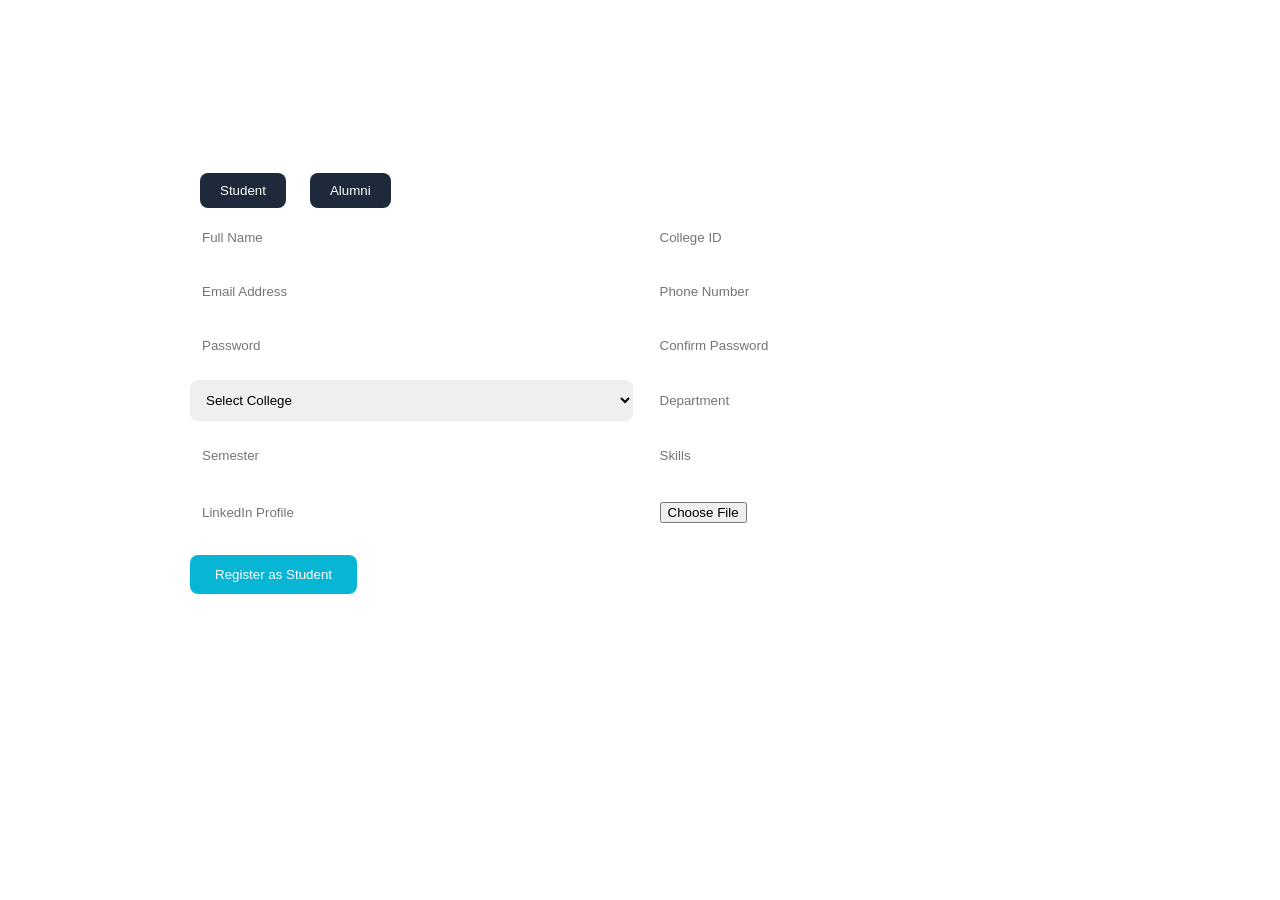
==== register.html @ b2fad658 "Create register.html" ====
<!DOCTYPE html>
<html lang="en">

<head>
<meta charset="UTF-8">
<meta name="viewport" content="width=device-width, initial-scale=1.0">

<title>Register | GBPUAT Connect</title>

<link rel="stylesheet" href="style.css">

<style>
/* FIXED FORM TOGGLE */

.main-student-form,
.main-alumni-form{
    display:none;
}

.main-student-form.active-form{
    display:block;
}

.main-alumni-form.active-form{
    display:block;
}

/* BUTTON ACTIVE STATE */
.role-buttons button{
    padding:10px 20px;
    margin:10px;
    cursor:pointer;
    border:none;
    border-radius:8px;
    background:#1e293b;
    color:white;
}

.role-buttons button:hover{
    background:#06b6d4;
}

/* FORM UI */
.register-container{
    max-width:900px;
    margin:auto;
    padding:40px;
    color:white;
}

.register-top{
    text-align:center;
    margin-bottom:30px;
}

.form-grid{
    display:grid;
    grid-template-columns:repeat(2,1fr);
    gap:15px;
}

.form-grid input,
.form-grid select{
    padding:12px;
    border-radius:8px;
    border:none;
    outline:none;
}

.submit-btn{
    margin-top:20px;
    padding:12px 25px;
    background:#06b6d4;
    border:none;
    color:white;
    border-radius:8px;
    cursor:pointer;
}
</style>

</head>

<body>

<section class="register-page">

<div class="register-container">

    <div class="register-top">
        <h1>Create Your Account</h1>
        <p>Join GBPUAT Alumni Network</p>
    </div>

    <div class="role-buttons">
        <button id="studentBtn" type="button">Student</button>
        <button id="alumniBtn" type="button">Alumni</button>
    </div>

    <!-- STUDENT FORM -->
    <form class="main-student-form active-form">

        <div class="form-grid">

            <input type="text" placeholder="Full Name">
            <input type="text" placeholder="College ID">
            <input type="email" placeholder="Email Address">
            <input type="text" placeholder="Phone Number">
            <input type="password" placeholder="Password">
            <input type="password" placeholder="Confirm Password">

            <select>
                <option>Select College</option>
                <option>College of Technology</option>
                <option>College of Agriculture</option>
                <option>College of Veterinary Science</option>
                <option>College of Forestry</option>
                <option>College of Basic Sciences</option>
                <option>College of Home Science</option>
            </select>

            <input type="text" placeholder="Department">
            <input type="text" placeholder="Semester">
            <input type="text" placeholder="Skills">
            <input type="text" placeholder="LinkedIn Profile">
            <input type="file">

        </div>

        <button type="submit" class="submit-btn">
            Register as Student
        </button>

    </form>

    <!-- ALUMNI FORM -->
    <form class="main-alumni-form">

        <div class="form-grid">

            <input type="text" placeholder="Full Name">
            <input type="text" placeholder="Passing Year">
            <input type="email" placeholder="Email Address">
            <input type="text" placeholder="Phone Number">
            <input type="password" placeholder="Password">
            <input type="password" placeholder="Confirm Password">

            <select>
                <option>Select College</option>
                <option>College of Technology</option>
                <option>College of Agriculture</option>
                <option>College of Veterinary Science</option>
                <option>College of Forestry</option>
                <option>College of Basic Sciences</option>
                <option>College of Home Science</option>
            </select>

            <input type="text" placeholder="Department">
            <input type="text" placeholder="Company Name">
            <input type="text" placeholder="Current Position">
            <input type="text" placeholder="Domain">
            <input type="text" placeholder="LinkedIn Profile">
            <input type="file">

        </div>

        <button type="submit" class="submit-btn">
            Register as Alumni
        </button>

    </form>

</div>

</section>

<script src="script.js"></script>

</body>
</html>
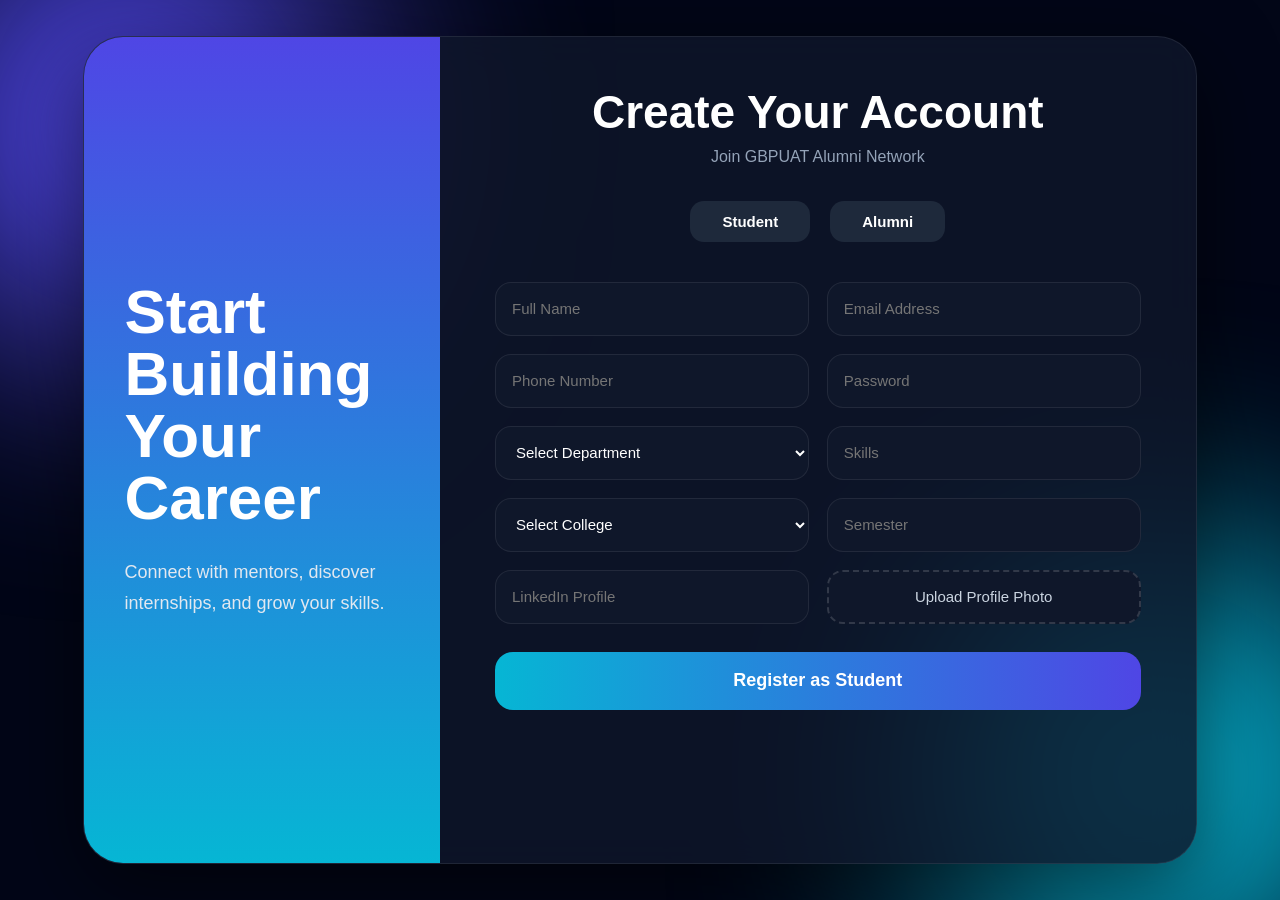
==== commit 2a4ee596: "Update register.html" ====
--- a/register.html
+++ b/register.html
@@ -10,165 +10,488 @@
 <link rel="stylesheet" href="style.css">
 
 <style>
-/* FIXED FORM TOGGLE */
+
+body{
+    
+    margin:0;
+    padding:35px;
+
+    font-family:'Poppins',sans-serif;
+
+    background:#020617;
+
+    color:white;
+
+    min-height:100vh;
+
+    display:flex;
+
+    justify-content:center;
+
+    align-items:center;
+
+    overflow-y:auto;
+
+    overflow-x:hidden;
+}
+
+/* MAIN CONTAINER */
+
+.register-container{
+    width:92%;
+    max-width:1450px;
+    min-height:92vh;
+
+    display:flex;
+
+    background:
+        rgba(15,23,42,0.82);
+
+    backdrop-filter:blur(18px);
+
+    border-radius:40px;
+
+    overflow:hidden;
+
+    border:1px solid rgba(255,255,255,0.08);
+
+    box-shadow:
+        0 25px 80px rgba(0,0,0,0.55);
+
+    margin:auto;
+}
+
+/* LEFT SIDE */
+
+.register-left{
+    width:32%;
+
+    padding:70px 40px;
+
+    background:
+        linear-gradient(
+            180deg,
+            #4f46e5,
+            #06b6d4
+        );
+
+    display:flex;
+    flex-direction:column;
+    justify-content:center;
+}
+
+.register-left h1{
+    font-size:62px;
+    line-height:1;
+    margin-bottom:28px;
+    font-weight:800;
+}
+
+.register-left p{
+    font-size:18px;
+    line-height:1.7;
+    color:#e2e8f0;
+}
+
+/* RIGHT SIDE */
+
+.register-right{
+    width:68%;
+
+    padding:50px 55px;
+}
+
+.register-top{
+    text-align:center;
+    margin-bottom:35px;
+}
+
+.register-top h1{
+    font-size:46px;
+    line-height:1.1;
+    margin-bottom:10px;
+}
+
+.register-top p{
+    color:#94a3b8;
+    font-size:16px;
+}
+
+/* ROLE BUTTONS */
+
+.role-buttons{
+    display:flex;
+    justify-content:center;
+    gap:20px;
+    margin-bottom:40px;
+}
+
+.role-buttons button{
+    padding:12px 32px;
+
+    border:none;
+
+    border-radius:14px;
+
+    background:#1e293b;
+
+    color:white;
+
+    font-size:15px;
+
+    font-weight:600;
+
+    transition:0.3s ease;
+}
+
+.role-buttons button:hover{
+    transform:translateY(-4px);
+}
+
+.active-role{
+    background:
+        linear-gradient(
+            to right,
+            #06b6d4,
+            #4f46e5
+        ) !important;
+}
+
+/* FORM */
+
+.form-grid{
+    display:grid;
+
+    grid-template-columns:repeat(2,1fr);
+
+    gap:18px;
+}
+
+.form-grid input,
+.form-grid select{
+
+    width:100%;
+
+    height:54px;
+
+    padding:0 16px;
+
+    border-radius:16px;
+
+    border:1px solid rgba(255,255,255,0.08);
+
+    background:#0f172a;
+
+    color:white;
+
+    font-size:15px;
+
+    outline:none;
+
+    transition:0.3s ease;
+}
+
+.form-grid input:focus,
+.form-grid select:focus{
+
+    border-color:#06b6d4;
+
+    box-shadow:
+        0 0 20px rgba(6,182,212,0.25);
+}
+
+/* UPLOAD */
+
+.upload-box{
+    height:54px;
+
+    display:flex;
+    justify-content:center;
+    align-items:center;
+
+    border-radius:16px;
+
+    border:2px dashed rgba(255,255,255,0.15);
+
+    background:#0f172a;
+
+    cursor:pointer;
+
+    transition:0.3s ease;
+
+    font-size:15px;
+}
+
+.upload-box:hover{
+    border-color:#06b6d4;
+}
+
+/* BUTTON */
+
+.submit-btn{
+    width:100%;
+
+    height:58px;
+
+    margin-top:28px;
+
+    border:none;
+
+    border-radius:18px;
+
+    background:
+        linear-gradient(
+            to right,
+            #06b6d4,
+            #4f46e5
+        );
+
+    color:white;
+
+    font-size:18px;
+
+    font-weight:700;
+
+    cursor:pointer;
+
+    transition:0.3s ease;
+}
+
+.submit-btn:hover{
+    transform:translateY(-5px);
+}
+
+/* FORM SWITCH */
 
 .main-student-form,
 .main-alumni-form{
     display:none;
 }
 
-.main-student-form.active-form{
+.active-form{
     display:block;
 }
 
-.main-alumni-form.active-form{
-    display:block;
-}
-
-/* BUTTON ACTIVE STATE */
-.role-buttons button{
-    padding:10px 20px;
-    margin:10px;
-    cursor:pointer;
-    border:none;
-    border-radius:8px;
-    background:#1e293b;
-    color:white;
-}
-
-.role-buttons button:hover{
-    background:#06b6d4;
-}
-
-/* FORM UI */
-.register-container{
-    max-width:900px;
-    margin:auto;
-    padding:40px;
-    color:white;
-}
-
-.register-top{
-    text-align:center;
-    margin-bottom:30px;
-}
-
-.form-grid{
-    display:grid;
-    grid-template-columns:repeat(2,1fr);
-    gap:15px;
-}
-
-.form-grid input,
-.form-grid select{
-    padding:12px;
-    border-radius:8px;
-    border:none;
-    outline:none;
-}
-
-.submit-btn{
-    margin-top:20px;
-    padding:12px 25px;
-    background:#06b6d4;
-    border:none;
-    color:white;
-    border-radius:8px;
-    cursor:pointer;
-}
+/* MOBILE */
+
+@media(max-width:1100px){
+
+    .register-container{
+        flex-direction:column;
+    }
+
+    .register-left,
+    .register-right{
+        width:100%;
+    }
+
+    .register-left{
+        padding:50px 30px;
+    }
+
+    .register-left h1{
+        font-size:50px;
+    }
+
+    .register-right{
+        padding:40px 25px;
+    }
+
+    .form-grid{
+        grid-template-columns:1fr;
+    }
+}
+
 </style>
 
 </head>
 
 <body>
 
+<div class="theme-transition"></div>
+
 <section class="register-page">
 
 <div class="register-container">
 
-    <div class="register-top">
-        <h1>Create Your Account</h1>
-        <p>Join GBPUAT Alumni Network</p>
+    <!-- LEFT SIDE -->
+
+    <div class="register-left">
+
+            <h1 id="leftTitle">
+                Start Building <br> Your Career
+            </h1>
+
+            <p id="leftText">
+                Connect with mentors,
+                discover internships,
+                and grow your skills.
+            </p>
+
     </div>
 
-    <div class="role-buttons">
-        <button id="studentBtn" type="button">Student</button>
-        <button id="alumniBtn" type="button">Alumni</button>
+    <!-- RIGHT SIDE -->
+
+    <div class="register-right">
+
+        <div class="register-top">
+
+            <h1>Create Your Account</h1>
+
+            <p>Join GBPUAT Alumni Network</p>
+
+        </div>
+
+        <!-- ROLE BUTTONS -->
+
+        <div class="role-buttons">
+
+            <button id="studentBtn" type="button">
+                Student
+            </button>
+
+            <button id="alumniBtn" type="button">
+                Alumni
+            </button>
+
+        </div>
+
+        <!-- STUDENT FORM -->
+
+        <form id="studentRegisterForm"
+              class="main-student-form active-form"
+              autocomplete="off">
+
+            <div class="form-grid">
+
+                <input type="text"
+                       id="studentName"
+                       placeholder="Full Name">
+
+                <input type="email"
+                       id="studentEmail"
+                       placeholder="Email Address">
+
+                <input type="text"
+                       id="studentPhone"
+                       placeholder="Phone Number">
+
+                <input type="password"
+                       id="studentPassword"
+                       placeholder="Password">
+
+                <select id="studentDepartment">
+                    <option value="">Select Department</option>
+                </select>
+
+                <input type="text"
+                       id="studentSkills"
+                       placeholder="Skills">
+
+                <select id="studentCollege">
+                    <option value="">Select College</option>
+                    <option value="technology">College of Technology</option>
+                    <option value="agriculture">College of Agriculture</option>
+                    <option value="veterinary">College of Veterinary and Animal Sciences</option>
+                    <option value="agribusiness">College of Agribusiness Management</option>
+                    <option value="basic">College of Basic Sciences and Humanities</option>
+                    <option value="community">College of Community Science</option>
+                    <option value="pg">College of Post-Graduate Studies</option>
+                    <option value="fisheries">College of Fisheries</option>
+                </select>
+
+                <input type="text" placeholder="Semester">
+
+                <input type="text" placeholder="LinkedIn Profile">
+
+                <div class="profile-upload-container">
+
+                    <label class="upload-box">
+
+                        <input
+                            type="file"
+                            id="profileUpload"
+                            accept="image/*"
+                            hidden
+                        >
+
+                        <span id="uploadText">
+                            Upload Profile Photo
+                        </span>
+
+                    </label>
+
+                    <img id="previewImage">
+
+                </div>
+            </div>
+
+            <button type="submit" class="submit-btn">
+                Register as Student
+            </button>
+
+        </form>
+
+        <!-- ALUMNI FORM -->
+
+        <form id="alumniRegisterForm"
+              class="main-alumni-form"
+              autocomplete="off">
+
+            <div class="form-grid">
+
+                <div class="input-box">
+
+                    <input type="text" required>
+
+                    <label>Full Name</label>
+
+                </div>
+
+                <input type="text" placeholder="Passing Year">
+
+                <input type="email" placeholder="Email Address">
+
+                <input type="text" placeholder="Phone Number">
+
+                <input type="password" placeholder="Password">
+
+                <input type="password" placeholder="Confirm Password">
+
+                <select id="alumniCollege">
+                    <option value="">Select College</option>
+                    <option value="technology">College of Technology</option>
+                    <option value="agriculture">College of Agriculture</option>
+                    <option value="veterinary">College of Veterinary and Animal Sciences</option>
+                    <option value="agribusiness">College of Agribusiness Management</option>
+                    <option value="basic">College of Basic Sciences and Humanities</option>
+                    <option value="community">College of Community Science</option>
+                    <option value="pg">College of Post-Graduate Studies</option>
+                    <option value="fisheries">College of Fisheries</option>
+                </select>
+
+                <select id="alumniDepartment">
+                    <option value="">Select Department</option>
+                </select>
+
+                <input type="text" placeholder="Company Name">
+
+                <input type="text" placeholder="Current Position">
+
+                <input type="text" placeholder="Domain">
+
+                <input type="text" placeholder="LinkedIn Profile">
+
+            </div>
+
+            <button type="submit" class="submit-btn">
+                Register as Alumni
+            </button>
+
+        </form>
+
     </div>
 
-    <!-- STUDENT FORM -->
-    <form class="main-student-form active-form">
-
-        <div class="form-grid">
-
-            <input type="text" placeholder="Full Name">
-            <input type="text" placeholder="College ID">
-            <input type="email" placeholder="Email Address">
-            <input type="text" placeholder="Phone Number">
-            <input type="password" placeholder="Password">
-            <input type="password" placeholder="Confirm Password">
-
-            <select>
-                <option>Select College</option>
-                <option>College of Technology</option>
-                <option>College of Agriculture</option>
-                <option>College of Veterinary Science</option>
-                <option>College of Forestry</option>
-                <option>College of Basic Sciences</option>
-                <option>College of Home Science</option>
-            </select>
-
-            <input type="text" placeholder="Department">
-            <input type="text" placeholder="Semester">
-            <input type="text" placeholder="Skills">
-            <input type="text" placeholder="LinkedIn Profile">
-            <input type="file">
-
-        </div>
-
-        <button type="submit" class="submit-btn">
-            Register as Student
-        </button>
-
-    </form>
-
-    <!-- ALUMNI FORM -->
-    <form class="main-alumni-form">
-
-        <div class="form-grid">
-
-            <input type="text" placeholder="Full Name">
-            <input type="text" placeholder="Passing Year">
-            <input type="email" placeholder="Email Address">
-            <input type="text" placeholder="Phone Number">
-            <input type="password" placeholder="Password">
-            <input type="password" placeholder="Confirm Password">
-
-            <select>
-                <option>Select College</option>
-                <option>College of Technology</option>
-                <option>College of Agriculture</option>
-                <option>College of Veterinary Science</option>
-                <option>College of Forestry</option>
-                <option>College of Basic Sciences</option>
-                <option>College of Home Science</option>
-            </select>
-
-            <input type="text" placeholder="Department">
-            <input type="text" placeholder="Company Name">
-            <input type="text" placeholder="Current Position">
-            <input type="text" placeholder="Domain">
-            <input type="text" placeholder="LinkedIn Profile">
-            <input type="file">
-
-        </div>
-
-        <button type="submit" class="submit-btn">
-            Register as Alumni
-        </button>
-
-    </form>
-
 </div>
 
 </section>
@@ -176,4 +499,5 @@
 <script src="script.js"></script>
 
 </body>
+
 </html>
--- a/style.css
+++ b/style.css
@@ -0,0 +1,1706 @@
+/* GLOBAL RESET */
+
+*{
+    margin:0;
+    padding:0;
+    box-sizing:border-box;
+}
+
+html{
+    scroll-behavior:smooth;
+}
+
+body{
+    font-family:'Poppins',sans-serif;
+    overflow-x:hidden;
+    background:#020617;
+    color:white;
+}
+
+/* BUTTON FONT */
+
+button{
+    font-family:'Poppins',sans-serif;
+}
+
+/* HERO SECTION */
+
+.hero{
+    width:100%;
+    height:100vh;
+    background-image:url('https://images.unsplash.com/photo-1523050854058-8df90110c9f1');
+    background-size:cover;
+    background-position:center;
+    position:relative;
+    overflow:hidden;
+}
+
+/* OVERLAY */
+
+.overlay{
+    width:100%;
+    height:100%;
+    background:rgba(0,0,0,0.6);
+    position:absolute;
+    top:0;
+    left:0;
+    z-index:1;
+}
+
+/* NAVBAR */
+
+/* PREMIUM NAVBAR */
+
+nav{
+
+    width:92%;
+
+    height:78px;
+
+    display:flex;
+
+    justify-content:space-between;
+
+    align-items:center;
+
+    padding:0 35px;
+
+    position:fixed;
+
+    top:20px;
+
+    left:50%;
+
+    transform:translateX(-50%);
+
+    z-index:1000;
+
+    background:
+        rgba(15,23,42,0.72);
+
+    backdrop-filter:blur(18px);
+
+    border:1px solid
+        rgba(255,255,255,0.08);
+
+    border-radius:22px;
+
+    box-shadow:
+        0 10px 40px rgba(0,0,0,0.35);
+}
+
+.logo{
+
+    color:white;
+
+    font-size:24px;
+
+    font-weight:800;
+
+    letter-spacing:1px;
+
+    background:
+        linear-gradient(
+            to right,
+            #ffffff,
+            #06b6d4
+        );
+
+    -webkit-background-clip:text;
+
+    -webkit-text-fill-color:transparent;
+}
+/* NAVBAR HIDE ON SCROLL */
+
+nav{
+
+    transition:
+        transform 0.4s ease,
+        opacity 0.4s ease;
+}
+
+/* HIDDEN STATE */
+
+nav.hide-nav{
+
+    transform:
+        translateX(-50%)
+        translateY(-120px);
+
+    opacity:0;
+}
+/* NAV BUTTONS */
+
+.nav-buttons{
+    display:flex;
+    align-items:center;
+}
+
+.nav-buttons button{
+    padding:12px 25px;
+    border:none;
+    border-radius:10px;
+    margin-left:15px;
+    font-size:16px;
+    transition:0.3s;
+}
+
+.login-btn{
+    background:white;
+    color:black;
+}
+
+.register-btn{
+    background:#4f46e5;
+    color:white;
+}
+
+.nav-buttons button:hover{
+    transform:translateY(-3px);
+}
+
+/* HERO CONTENT */
+
+.hero-content{
+    width:100%;
+    height:100vh;
+    position:relative;
+    z-index:2;
+    display:flex;
+    flex-direction:column;
+    justify-content:center;
+    align-items:center;
+    text-align:center;
+    padding:20px;
+}
+
+.hero-content h1{
+    font-size:85px;
+    font-weight:700;
+    line-height:1.1;
+    max-width:1100px;
+    margin-bottom:25px;
+    background:linear-gradient(to right,#ffffff,#06b6d4);
+    -webkit-background-clip:text;
+    -webkit-text-fill-color:transparent;
+}
+
+.hero-content p{
+    font-size:24px;
+    max-width:750px;
+    color:#cbd5e1;
+    line-height:1.7;
+    margin-bottom:40px;
+}
+
+/* HERO BUTTONS */
+
+.hero-buttons{
+    display:flex;
+    justify-content:center;
+    align-items:center;
+    gap:20px;
+    margin-top:35px;
+
+    position:relative;
+
+    min-height:70px;
+}
+
+.hero-btn{
+    width:220px;
+    height:60px;
+
+    display:flex;
+    justify-content:center;
+    align-items:center;
+
+    flex-shrink:0;
+
+    border-radius:50px;
+
+    border:2px solid transparent;
+
+    box-sizing:border-box;
+
+    font-size:18px;
+    font-weight:600;
+
+    line-height:1;
+
+    transition:
+        transform 0.3s ease,
+        background 0.3s ease,
+        color 0.3s ease;
+}
+
+.primary-btn{
+    background:#06b6d4;
+    color:white;
+    border:2px solid #06b6d4;
+}
+
+.secondary-btn{
+    background:transparent;
+    color:#06b6d4;
+    border:2px solid #06b6d4;
+}
+
+.hero-btn:hover{
+    transform:translateY(-5px);
+}
+
+
+/* GRADIENT BALLS */
+
+.gradient-ball{
+    position:absolute;
+    border-radius:50%;
+    filter:blur(100px);
+    opacity:0.5;
+    z-index:1;
+}
+
+.ball1{
+    width:300px;
+    height:300px;
+    background:#4f46e5;
+    top:10%;
+    left:10%;
+}
+
+.ball2{
+    width:250px;
+    height:250px;
+    background:#06b6d4;
+    bottom:10%;
+    right:10%;
+}
+
+/* PARTICLES */
+
+.particles{
+    position:absolute;
+    width:100%;
+    height:100%;
+    top:0;
+    left:0;
+    overflow:hidden;
+    z-index:1;
+}
+
+.particles span{
+    position:absolute;
+    width:12px;
+    height:12px;
+    background:rgba(255,255,255,0.2);
+    border-radius:50%;
+    animation:float 15s linear infinite;
+}
+
+.particles span:nth-child(1){
+    left:10%;
+    top:80%;
+    animation-duration:12s;
+}
+
+.particles span:nth-child(2){
+    left:25%;
+    top:90%;
+    animation-duration:18s;
+}
+
+.particles span:nth-child(3){
+    left:50%;
+    top:85%;
+    animation-duration:10s;
+}
+
+.particles span:nth-child(4){
+    left:75%;
+    top:95%;
+    animation-duration:16s;
+}
+
+.particles span:nth-child(5){
+    left:90%;
+    top:88%;
+    animation-duration:13s;
+}
+
+@keyframes float{
+    0%{
+        transform:translateY(0);
+        opacity:0;
+    }
+
+    50%{
+        opacity:1;
+    }
+
+    100%{
+        transform:translateY(-1000px);
+        opacity:0;
+    }
+}
+
+/* ABOUT SECTION */
+
+.about{
+    width:100%;
+    min-height:100vh;
+    display:flex;
+    justify-content:center;
+    align-items:center;
+    gap:80px;
+    padding:100px 80px;
+    background:linear-gradient(to bottom,#020617,#0f172a);
+}
+
+.about-left{
+    width:50%;
+    overflow:hidden;
+    border-radius:25px;
+}
+
+.about-left img{
+    width:100%;
+    border-radius:25px;
+    transition:0.5s;
+    box-shadow:0 20px 50px rgba(0,0,0,0.5);
+}
+
+.about-left:hover img{
+    transform:scale(1.08);
+}
+
+.about-right{
+    width:50%;
+}
+
+.about-right h2{
+    font-size:55px;
+    margin-bottom:30px;
+}
+
+.about-right p{
+    font-size:20px;
+    line-height:1.8;
+    margin-bottom:20px;
+    color:#d1d5db;
+}
+
+.about-right button{
+    padding:15px 35px;
+    border:none;
+    border-radius:12px;
+    background:#4f46e5;
+    color:white;
+    font-size:18px;
+    transition:0.3s;
+    box-shadow:0 10px 30px rgba(79,70,229,0.5);
+}
+
+.about-right button:hover{
+    transform:translateY(-5px);
+}
+
+/* ALUMNI SECTION */
+
+.alumni-section{
+    width:100%;
+    min-height:100vh;
+    background:#111827;
+    padding:100px 80px;
+}
+
+.alumni-section h2{
+    text-align:center;
+    font-size:60px;
+    margin-bottom:80px;
+}
+
+.alumni-container{
+    display:flex;
+    justify-content:center;
+    flex-wrap:wrap;
+    gap:40px;
+}
+
+.alumni-card{
+    width:350px;
+    background:rgba(255,255,255,0.08);
+    backdrop-filter:blur(10px);
+    padding:40px;
+    border-radius:25px;
+    text-align:center;
+    border:1px solid rgba(255,255,255,0.1);
+    transition:0.4s;
+    position:relative;
+    overflow:hidden;
+}
+
+.alumni-card:hover{
+    transform:translateY(-15px);
+    box-shadow:0 20px 50px rgba(79,70,229,0.4);
+}
+
+.alumni-card::before{
+    content:"";
+    position:absolute;
+    width:200%;
+    height:200%;
+    background:linear-gradient(
+        45deg,
+        transparent,
+        rgba(255,255,255,0.1),
+        transparent
+    );
+    top:-50%;
+    left:-50%;
+    transform:rotate(25deg);
+    transition:0.8s;
+}
+
+.alumni-card:hover::before{
+    left:100%;
+}
+
+.alumni-card img{
+    width:130px;
+    height:130px;
+    border-radius:50%;
+    object-fit:cover;
+    margin-bottom:25px;
+    border:4px solid #4f46e5;
+}
+
+.alumni-card h3{
+    font-size:30px;
+    margin-bottom:15px;
+}
+
+.alumni-card p{
+    font-size:20px;
+    margin-bottom:15px;
+    color:#cbd5e1;
+}
+
+.alumni-card span{
+    color:#06b6d4;
+    font-size:16px;
+}
+
+/* STATS SECTION */
+
+.stats-section{
+    width:100%;
+    padding:120px 80px;
+    background:#020617;
+    text-align:center;
+}
+
+.stats-section h2{
+    font-size:60px;
+    margin-bottom:70px;
+}
+
+.stats-container{
+    display:flex;
+    justify-content:center;
+    flex-wrap:wrap;
+    gap:40px;
+}
+
+.stat-box{
+    width:250px;
+    background:rgba(255,255,255,0.05);
+    padding:50px 30px;
+    border-radius:25px;
+    backdrop-filter:blur(10px);
+    border:1px solid rgba(255,255,255,0.1);
+    transition:0.4s;
+}
+
+.stat-box:hover{
+    transform:translateY(-10px);
+    box-shadow:0 20px 40px rgba(79,70,229,0.3);
+}
+
+.stat-box h3{
+    font-size:60px;
+    color:#06b6d4;
+    margin-bottom:20px;
+}
+
+.stat-box p{
+    font-size:22px;
+}
+
+/* COMPANY SECTION */
+
+.company-section{
+    width:100%;
+    padding:100px 0;
+    background:#0f172a;
+    text-align:center;
+    overflow:hidden;
+}
+
+.company-section h2{
+    font-size:55px;
+    margin-bottom:50px;
+}
+
+.marquee{
+
+    width:100%;
+
+    overflow:hidden;
+
+    position:relative;
+}
+
+.marquee-content{
+
+    display:flex;
+
+    align-items:center;
+
+    width:max-content;
+
+    animation:
+        marquee 22s linear infinite;
+}
+
+@keyframes marquee{
+
+    from{
+        transform:translateX(0);
+    }
+
+    to{
+        transform:translateX(-50%);
+    }
+}
+
+.marquee-content span,
+.marquee-content a{
+
+    display:inline-block;
+
+    margin:0 50px;
+
+    font-size:40px;
+
+    font-weight:700;
+
+    color:#cbd5e1;
+
+    text-decoration:none;
+
+    transition:0.3s ease;
+}
+
+.marquee-content span:hover,
+.marquee-content a:hover{
+
+    color:#06b6d4;
+
+    transform:translateY(-5px);
+}
+
+@keyframes marquee{
+    0%{
+        transform:translateX(0);
+    }
+
+    100%{
+        transform:translateX(-50%);
+    }
+}
+
+/* FOOTER */
+
+footer{
+    width:100%;
+    background:#020617;
+    padding-top:80px;
+}
+
+.footer-container{
+    display:flex;
+    justify-content:space-between;
+    flex-wrap:wrap;
+    gap:40px;
+    padding:0 80px 60px;
+}
+
+.footer-box{
+    width:300px;
+}
+
+.footer-box h3{
+    font-size:30px;
+    margin-bottom:25px;
+}
+
+.footer-box p{
+    color:#cbd5e1;
+    line-height:1.8;
+    margin-bottom:15px;
+}
+
+.footer-box a{
+    display:block;
+    color:#cbd5e1;
+    text-decoration:none;
+    margin-bottom:15px;
+    transition:0.3s;
+}
+
+.footer-box a:hover{
+    color:#06b6d4;
+    transform:translateX(5px);
+}
+
+.footer-bottom{
+    border-top:1px solid rgba(255,255,255,0.1);
+    padding:30px;
+    text-align:center;
+    color:#94a3b8;
+}
+
+/* MODAL */
+
+.modal-box{
+    width:450px;
+    background:#111827;
+    padding:50px;
+    border-radius:25px;
+    text-align:center;
+    position:relative;
+}
+
+
+/* PROGRESS BAR */
+
+.progress-bar{
+    position:fixed;
+    top:0;
+    left:0;
+    width:0%;
+    height:5px;
+    background:linear-gradient(to right,#06b6d4,#4f46e5);
+    z-index:99999;
+}
+
+/* CUSTOM CURSOR */
+
+body{
+    cursor:pointer;
+}
+
+.custom-cursor{
+    width:20px;
+    height:20px;
+    border:2px solid #06b6d4;
+    border-radius:50%;
+    position:fixed;
+    top:0;
+    left:0;
+    transform:translate(-50%,-50%);
+    pointer-events:none;
+    z-index:999999;
+}
+
+/* LOADER */
+
+.loader{
+    display:none;
+}
+
+/* MOBILE RESPONSIVE */
+
+@media(max-width:768px){
+
+/* NAV LINKS */
+
+    .top-links{
+
+        display:flex;
+
+        align-items:center;
+
+        gap:14px;
+
+        margin-right:28px;
+    }
+
+    .top-links a{
+
+        text-decoration:none;
+
+        color:#cbd5e1;
+
+        font-size:13px;
+
+        font-weight:600;
+
+        letter-spacing:0.5px;
+
+        padding:10px 16px;
+
+        border-radius:12px;
+
+        transition:0.3s ease;
+
+        background:
+            rgba(255,255,255,0.03);
+
+        border:1px solid
+            transparent;
+    }
+
+    /* HOVER */
+
+    .top-links a:hover{
+
+        color:white;
+
+        background:
+            rgba(6,182,212,0.12);
+
+        border-color:
+            rgba(6,182,212,0.35);
+
+        transform:translateY(-2px);
+    }
+
+    nav{
+        padding:20px;
+    }
+
+    .hamburger{
+        display:flex;
+        flex-direction:column;
+        gap:6px;
+        cursor:pointer;
+    }
+
+    .hamburger span{
+        width:30px;
+        height:3px;
+        background:white;
+        border-radius:10px;
+    }
+
+    .nav-buttons{
+        position:fixed;
+        top:0;
+        right:-100%;
+        width:280px;
+        height:100vh;
+        background:#111827;
+        display:flex;
+        flex-direction:column;
+        justify-content:center;
+        align-items:center;
+        gap:30px;
+        transition:0.5s;
+    }
+
+    .nav-buttons.active{
+        right:0;
+    }
+
+    .hero-content h1{
+        font-size:48px;
+    }
+
+    .hero-content p{
+        font-size:18px;
+    }
+
+    .about{
+        flex-direction:column;
+        padding:80px 20px;
+    }
+
+    .about-left,
+    .about-right{
+        width:100%;
+    }
+
+    .about-right h2{
+        font-size:40px;
+    }
+
+    .alumni-section,
+    .stats-section{
+        padding:80px 20px;
+    }
+
+    .alumni-section h2,
+    .stats-section h2,
+    .company-section h2{
+        font-size:42px;
+    }
+
+    .footer-container{
+        padding:0 20px 60px;
+    }
+}
+.marquee-content span{
+    cursor:pointer;
+    transition:0.3s;
+}
+
+.marquee-content span:hover{
+    color:#06b6d4;
+    transform:translateY(-5px);
+}
+.stat-box:hover h3{
+    transform:scale(1.15);
+    transition:0.3s;
+}
+.alumni-card:hover{
+    transform:translateY(-15px) scale(1.03);
+
+    box-shadow:
+        0 20px 50px rgba(79,70,229,0.4),
+        0 0 40px rgba(6,182,212,0.4);
+}
+
+/* COLLEGE BASED ALUMNI SECTION */
+
+/* ALUMNI DETAILS */
+
+.alumni-details{
+    display:none;
+    margin-top:60px;
+
+    background:rgba(255,255,255,0.05);
+
+    border-radius:25px;
+
+    padding:50px;
+
+    animation:fadeIn 0.5s ease;
+}
+
+.alumni-details.active{
+    display:block;
+}
+
+.alumni-details h3{
+    text-align:center;
+    font-size:40px;
+    margin-bottom:40px;
+}
+
+.alumni-info{
+    display:flex;
+    justify-content:center;
+    flex-wrap:wrap;
+    gap:30px;
+}
+
+.alumni-box{
+    width:300px;
+    background:#1e293b;
+    padding:30px;
+    border-radius:20px;
+    text-align:center;
+    transition:0.3s ease;
+}
+
+.alumni-box:hover{
+    transform:translateY(-8px);
+}
+
+.alumni-box h4{
+    font-size:28px;
+    margin-bottom:15px;
+}
+
+.alumni-box p{
+    color:#cbd5e1;
+    margin-bottom:12px;
+    line-height:1.6;
+}
+
+.alumni-box span{
+    color:#06b6d4;
+}
+
+@keyframes fadeIn{
+    from{
+        opacity:0;
+        transform:translateY(20px);
+    }
+
+    to{
+        opacity:1;
+        transform:translateY(0);
+    }
+}
+.alumni-contact{
+    margin-top:20px;
+    padding-top:20px;
+    border-top:1px solid rgba(255,255,255,0.1);
+}
+
+.alumni-contact p{
+    margin-bottom:10px;
+    font-size:16px;
+    color:#cbd5e1;
+}
+
+.alumni-details{
+    display:none;
+}
+
+.alumni-details.active{
+    display:block;
+}
+
+
+.college-container{
+    display:flex;
+    justify-content:center;
+    flex-wrap:wrap;
+    gap:25px;
+    margin-top:40px;
+}
+
+/* CARD DESIGN */
+.college-card{
+    width:260px;
+    padding:30px 25px;
+    background:rgba(255,255,255,0.06);
+    border:1px solid rgba(255,255,255,0.1);
+    border-radius:20px;
+    text-align:center;
+    cursor:pointer;
+    position:relative;
+    overflow:hidden;
+    transition:0.4s ease;
+    backdrop-filter:blur(10px);
+}
+
+/* HOVER EFFECT */
+.college-card:hover{
+    transform:translateY(-10px) scale(1.03);
+    border-color:#06b6d4;
+    box-shadow:0 15px 40px rgba(6,182,212,0.3);
+}
+
+/* TITLE */
+.college-card h3{
+    font-size:20px;
+    margin-bottom:10px;
+    color:white;
+}
+
+/* SUBTEXT */
+.college-card p{
+    font-size:14px;
+    color:#94a3b8;
+}
+
+/* GLOW ANIMATION */
+.college-card::before{
+    content:"";
+    position:absolute;
+    top:-50%;
+    left:-50%;
+    width:200%;
+    height:200%;
+    background:linear-gradient(
+        45deg,
+        transparent,
+        rgba(6,182,212,0.2),
+        transparent
+    );
+    transform:rotate(25deg);
+    transition:0.6s;
+}
+
+.college-card:hover::before{
+    left:100%;
+}
+body{
+    cursor:pointer;
+}
+
+h1, h2, h3, h4, h5, h6,
+p, span, a, div, section,
+button{
+    user-select: none;
+}
+button,
+a,
+.hero-btn,
+.college-card,
+.submit-btn{
+    cursor: pointer !important;
+}
+/* =========================
+   LOGIN MODAL FIX
+========================= */
+
+.modal{
+
+    position:fixed;
+
+    top:0;
+    left:0;
+
+    width:100%;
+    height:100vh;
+
+    background:rgba(0,0,0,0.75);
+
+    backdrop-filter:blur(8px);
+
+    display:flex;
+
+    justify-content:center;
+    align-items:center;
+
+    z-index:99999;
+
+    opacity:0;
+    visibility:hidden;
+
+    transition:0.35s ease;
+}
+
+/* ACTIVE */
+
+.modal.active{
+
+    opacity:1;
+    visibility:visible;
+}
+
+/* POPUP */
+
+@keyframes popup{
+
+    from{
+        opacity:0;
+        transform:scale(0.8);
+    }
+
+    to{
+        opacity:1;
+        transform:scale(1);
+    }
+}
+
+/* CLOSE BUTTON */
+
+/* FORMS */
+
+.student-form,
+.alumni-form{
+
+    display:none;
+
+    flex-direction:column;
+
+    gap:18px;
+}
+
+.active-form-modal{
+
+    display:flex !important;
+}
+
+/* SMOOTH FORM SWITCHING */
+
+.main-student-form,
+.main-alumni-form{
+
+    display:none;
+
+    opacity:0;
+
+    transform:translateY(20px);
+
+    transition:0.4s ease;
+}
+
+.main-student-form.active-form,
+.main-alumni-form.active-form{
+
+    display:block;
+
+    opacity:1;
+
+    transform:translateY(0);
+}
+
+/* REGISTER CONTAINER */
+
+.register-container{
+    position:relative;
+}
+.role-buttons{
+    display:flex;
+    justify-content:center;
+    gap:20px;
+    margin-bottom:40px;
+}
+
+.role-buttons button{
+
+    padding:14px 35px;
+
+    border:none;
+
+    border-radius:14px;
+
+    background:#1e293b;
+
+    color:white;
+
+    font-size:16px;
+
+    font-weight:600;
+
+    transition:0.3s ease;
+}
+
+.role-buttons button:hover{
+
+    transform:translateY(-3px);
+
+    background:#334155;
+}
+
+.active-role{
+
+    background:
+    linear-gradient(
+        to right,
+        #06b6d4,
+        #4f46e5
+    ) !important;
+
+    transform:translateY(-3px);
+
+    box-shadow:
+    0 10px 30px rgba(6,182,212,0.35);
+
+    border:1px solid rgba(255,255,255,0.15);
+}
+/* CUSTOM UPLOAD BUTTON */
+
+.upload-box{
+
+    width:100%;
+
+    padding:15px;
+
+    border:2px dashed
+        rgba(255,255,255,0.2);
+
+    border-radius:14px;
+
+    text-align:center;
+
+    color:#cbd5e1;
+
+    background:#0f172a;
+
+    transition:0.3s ease;
+
+    cursor:pointer;
+}
+
+.upload-box:hover{
+
+    border-color:#06b6d4;
+
+    color:white;
+
+    background:#111827;
+}
+/* =========================
+   PROFESSIONAL LOGIN UI
+========================= */
+
+.glass-modal{
+
+    width:420px;
+
+    padding:45px;
+
+    border-radius:28px;
+
+    background:
+        rgba(15,23,42,0.92);
+
+    backdrop-filter:blur(18px);
+
+    border:1px solid
+        rgba(255,255,255,0.08);
+
+    box-shadow:
+        0 20px 60px
+        rgba(0,0,0,0.5);
+
+    position:relative;
+}
+
+/* HEADER */
+
+.modal-header{
+
+    text-align:center;
+
+    margin-bottom:30px;
+}
+
+.modal-header h2{
+
+    font-size:38px;
+
+    margin-bottom:10px;
+
+    background:
+        linear-gradient(
+            to right,
+            #ffffff,
+            #06b6d4
+        );
+
+    -webkit-background-clip:text;
+
+    -webkit-text-fill-color:transparent;
+}
+
+.modal-header p{
+
+    color:#cbd5e1;
+
+    font-size:15px;
+}
+
+/* ROLE BUTTONS */
+
+.role-selection{
+
+    display:flex;
+
+    gap:15px;
+
+    margin-bottom:30px;
+}
+
+.role-selection button{
+
+    flex:1;
+
+    padding:14px;
+
+    border:none;
+
+    border-radius:14px;
+
+    background:#1e293b;
+
+    color:white;
+
+    font-size:15px;
+
+    font-weight:600;
+
+    transition:0.3s ease;
+}
+
+.role-selection button:hover{
+
+    transform:translateY(-3px);
+}
+
+/* ACTIVE BUTTON */
+
+.active-role{
+
+    background:
+        linear-gradient(
+            to right,
+            #06b6d4,
+            #4f46e5
+        ) !important;
+}
+
+/* FORMS */
+
+.student-form,
+.alumni-form{
+
+    display:none;
+
+    flex-direction:column;
+
+    gap:18px;
+}
+
+.active-form-modal{
+
+    display:flex !important;
+}
+
+/* INPUTS */
+
+.input-box input{
+
+    width:100%;
+
+    padding:16px 18px;
+
+    border:none;
+
+    outline:none;
+
+    border-radius:14px;
+
+    background:#0f172a;
+
+    color:white;
+
+    font-size:15px;
+
+    border:1px solid
+        rgba(255,255,255,0.08);
+
+    transition:0.3s ease;
+}
+
+.input-box input:focus{
+
+    border-color:#06b6d4;
+}
+
+/* LOGIN BUTTON */
+
+.auth-btn{
+
+    width:100%;
+
+    padding:16px;
+
+    border:none;
+
+    border-radius:16px;
+
+    background:
+        linear-gradient(
+            to right,
+            #06b6d4,
+            #4f46e5
+        );
+
+    color:white;
+
+    font-size:16px;
+
+    font-weight:700;
+
+    transition:0.3s ease;
+
+    margin-top:10px;
+}
+
+.auth-btn:hover{
+
+    transform:translateY(-4px);
+}
+
+/* CLOSE BUTTON */
+
+.close-btn{
+
+    position:absolute;
+
+    top:18px;
+
+    right:22px;
+
+    font-size:32px;
+
+    cursor:pointer;
+
+    color:white;
+}
+.switch-register{
+    text-align:center;
+    margin-top:18px;
+    color:#cbd5e1;
+}
+
+.switch-register a{
+    color:#06b6d4;
+    text-decoration:none;
+    font-weight:600;
+}
+/* COMPANY LINKS FIX */
+
+.marquee-content a{
+
+    display:inline-block;
+
+    margin:0 50px;
+
+    font-size:40px;
+
+    font-weight:700;
+
+    color:#cbd5e1;
+
+    text-decoration:none;
+
+    transition:0.3s ease;
+}
+
+.marquee-content a:hover{
+
+    color:#06b6d4;
+
+    transform:translateY(-5px);
+}
+/* TOP NAV LINKS */
+
+.top-links{
+
+    display:flex;
+
+    align-items:center;
+
+    gap:25px;
+
+    margin-right:25px;
+}
+
+.top-links a{
+
+    text-decoration:none;
+
+    color:#cbd5e1;
+
+    font-size:14px;
+
+    font-weight:500;
+
+    letter-spacing:0.5px;
+
+    transition:0.3s ease;
+
+    font-family:'Inter',sans-serif;
+}
+
+.top-links a:hover{
+
+    color:#06b6d4;
+
+    transform:translateY(-2px);
+}
+.login-btn,
+.register-btn{
+
+    height:48px;
+
+    padding:0 24px;
+
+    border-radius:14px;
+
+    font-weight:600;
+}
+body::before,
+body::after{
+    content:"";
+    position:fixed;
+    width:450px;
+    height:450px;
+    border-radius:50%;
+    filter:blur(120px);
+    z-index:-1;
+    animation:floatBlob 10s infinite ease-in-out;
+}
+
+body::before{
+    background:#4f46e5;
+    top:-100px;
+    left:-100px;
+}
+
+body::after{
+    background:#06b6d4;
+    bottom:-100px;
+    right:-100px;
+}
+
+@keyframes floatBlob{
+    0%{
+        transform:translateY(0px);
+    }
+
+    50%{
+        transform:translateY(40px);
+    }
+
+    100%{
+        transform:translateY(0px);
+    }
+}
+.form-grid input,
+.form-grid select{
+
+    transition:
+        0.3s ease,
+        transform 0.3s ease;
+}
+.form-grid input:focus,
+.form-grid select:focus{
+
+    border-color:#06b6d4;
+
+    box-shadow:
+        0 0 25px rgba(6,182,212,0.35);
+
+    transform:scale(1.02);
+}
+.input-box{
+    position:relative;
+}
+
+.input-box input{
+    width:100%;
+}
+
+.input-box label{
+    position:absolute;
+    left:20px;
+    top:50%;
+    transform:translateY(-50%);
+    color:#94a3b8;
+    pointer-events:none;
+    transition:0.3s ease;
+    background:#0f172a;
+    padding:0 6px;
+}
+
+.input-box input:focus + label,
+.input-box input:valid + label{
+
+    top:0;
+    font-size:12px;
+    color:#06b6d4;
+}
+.profile-upload-container{
+
+    display:flex;
+
+    flex-direction:column;
+
+    align-items:center;
+
+    gap:15px;
+}
+
+#previewImage{
+
+    width:90px;
+
+    height:90px;
+
+    border-radius:50%;
+
+    object-fit:cover;
+
+    border:3px solid #06b6d4;
+
+    display:none;
+}
+#previewImage{
+    transition:0.3s ease;
+}
+
+#previewImage:hover{
+    transform:scale(1.08);
+}
+.strength-bar{
+    width:100%;
+    height:8px;
+    background:#1e293b;
+    border-radius:10px;
+    overflow:hidden;
+}
+
+#strengthFill{
+    height:100%;
+    width:0%;
+    background:#ef4444;
+    transition:0.3s ease;
+}
+.alumni-active{
+
+    background:
+    linear-gradient(
+        to right,
+        #7c3aed,
+        #f59e0b
+    ) !important;
+
+    transform:translateY(-3px);
+
+    box-shadow:
+    0 10px 30px rgba(124,58,237,0.35);
+
+    border:1px solid rgba(255,255,255,0.15);
+}
+/* OPPOSITE HIGHLIGHT EFFECT */
+
+.student-dim{
+    background:#1e293b !important;
+    opacity:0.65;
+    transform:scale(0.96);
+}
+
+.alumni-highlight{
+    background:
+    linear-gradient(
+        to right,
+        #7c3aed,
+        #f59e0b
+    ) !important;
+
+    box-shadow:
+    0 10px 30px rgba(124,58,237,0.35);
+
+    transform:translateY(-3px);
+}
+
+.student-highlight{
+    background:
+    linear-gradient(
+        to right,
+        #06b6d4,
+        #4f46e5
+    ) !important;
+
+    box-shadow:
+    0 10px 30px rgba(6,182,212,0.35);
+
+    transform:translateY(-3px);
+}
+.alumni-dim{
+    background:#1e293b !important;
+    opacity:0.65;
+    transform:scale(0.96);
+}
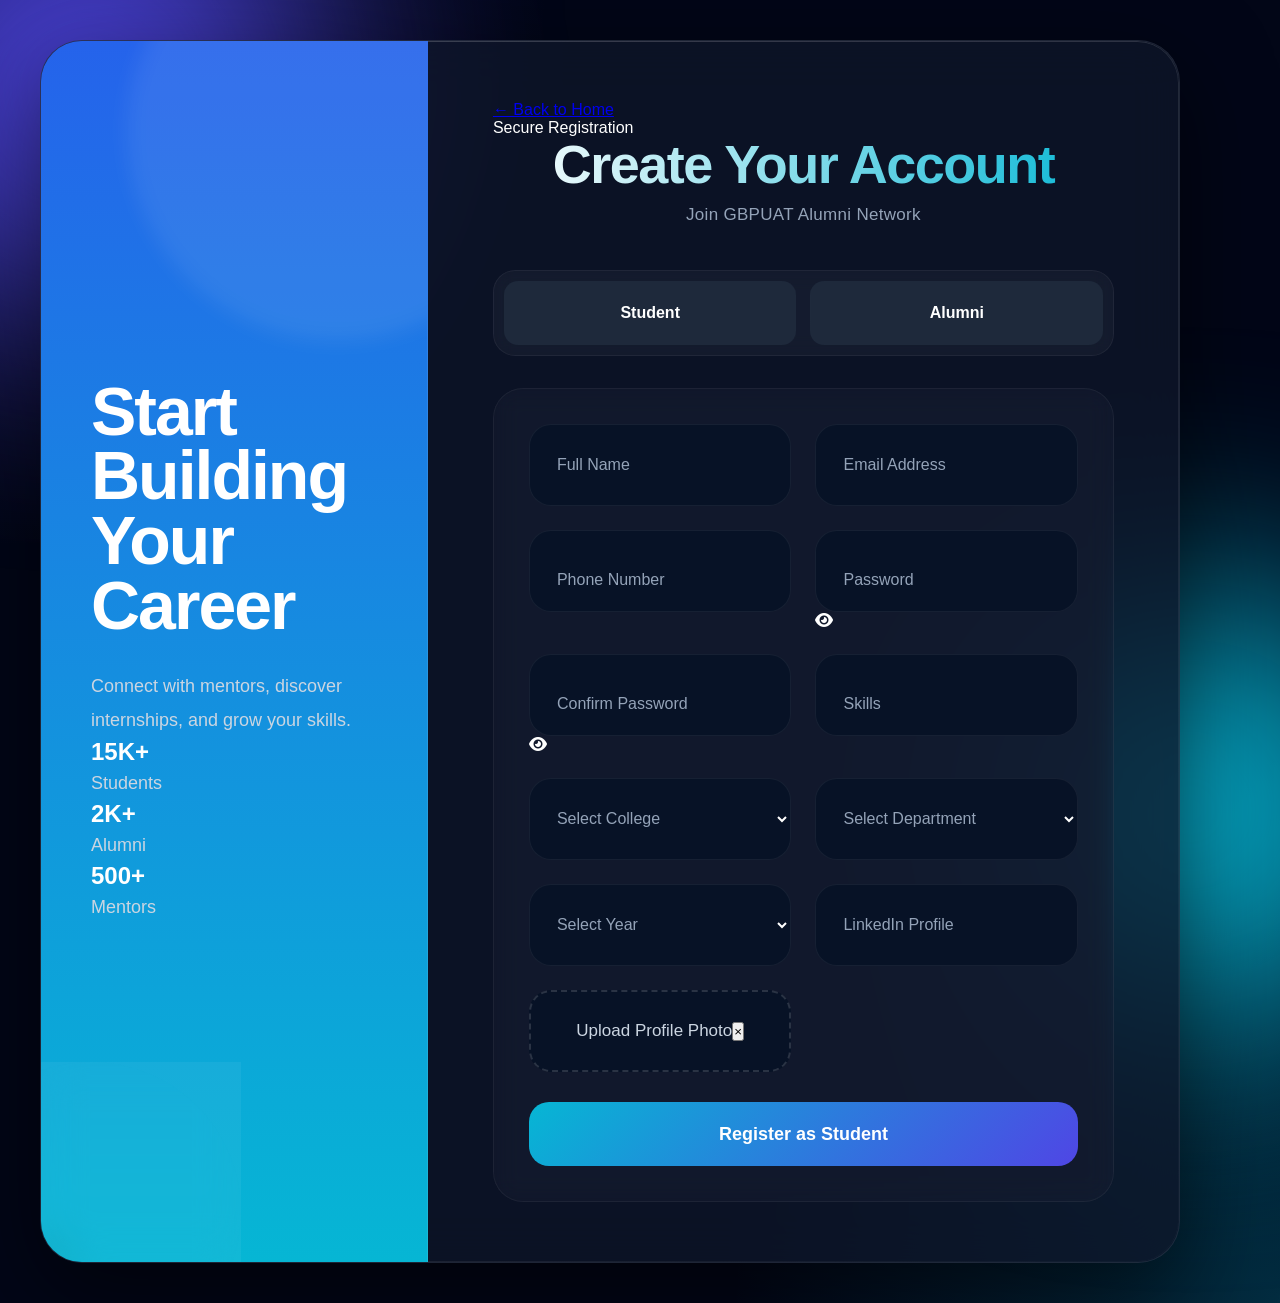
==== commit 5ae35ef5: "Enhance registration page styles and layout Added styles for student and alumni roles, improved layo" ====
--- a/register.html
+++ b/register.html
@@ -2,6 +2,10 @@
 <html lang="en">
 
 <head>
+<link
+rel="stylesheet"
+href="https://cdnjs.cloudflare.com/ajax/libs/font-awesome/6.5.1/css/all.min.css"
+/>
 <meta charset="UTF-8">
 <meta name="viewport" content="width=device-width, initial-scale=1.0">
 
@@ -11,14 +15,142 @@
 
 <style>
 
+/* STUDENT ACTIVE */
+
+.student-active{
+
+    background:
+    linear-gradient(
+        to right,
+        #2563eb,
+        #06b6d4
+    ) !important;
+
+    color:white !important;
+
+    box-shadow:
+    0 10px 25px rgba(37,99,235,0.35);
+
+    transform:scale(1.02);
+}
+
+/* ALUMNI ACTIVE */
+
+.alumni-active{
+
+    background:
+    linear-gradient(
+        to right,
+        #7c3aed,
+        #a855f7
+    ) !important;
+
+    color:white !important;
+
+    box-shadow:
+    0 10px 25px rgba(124,58,237,0.35);
+
+    transform:scale(1.02);
+}
+.field,
+.profile-upload-container{
+    position:relative;
+    width:100%;
+}
+
+/* SAME HEIGHT */
+
+.field input,
+.field select,
+.upload-box{
+
+    width:100%;
+    height:82px;
+
+    border-radius:22px;
+
+    background:#071226;
+
+    border:1px solid rgba(255,255,255,0.06);
+
+    padding:0 28px;
+
+    color:white;
+
+    font-size:17px;
+
+    outline:none;
+
+    transition:0.3s ease;
+}
+
+/* FIX LABEL */
+
+.field label{
+
+    position:absolute;
+
+    left:28px;
+    top:50%;
+
+    transform:translateY(-50%);
+
+    color:#94a3b8;
+
+    font-size:16px;
+
+    pointer-events:none;
+
+    transition:0.3s ease;
+}
+
+/* FLOAT LABEL */
+
+.field input:focus + label,
+.field input:valid + label,
+.field select:focus + label,
+.field select:valid + label{
+
+    top:14px;
+
+    font-size:12px;
+
+    color:#06b6d4;
+}
+
+/* HOVER */
+
+.field input:focus,
+.field select:focus,
+.upload-box:hover{
+
+    border-color:#06b6d4;
+
+    box-shadow:
+    0 0 20px rgba(6,182,212,0.15);
+}
 body{
-    
+
     margin:0;
-    padding:35px;
+
+    padding:40px;
 
     font-family:'Poppins',sans-serif;
 
-    background:#020617;
+    background:
+        radial-gradient(
+            circle at top left,
+            rgba(79,70,229,0.25),
+            transparent 30%
+        ),
+
+        radial-gradient(
+            circle at bottom right,
+            rgba(6,182,212,0.22),
+            transparent 30%
+        ),
+
+        #020617;
 
     color:white;
 
@@ -28,199 +160,448 @@
 
     justify-content:center;
 
-    align-items:center;
-
-    overflow-y:auto;
+    align-items:flex-start;
+
+    padding-top:40px;
+
+    padding-bottom:40px;
 
     overflow-x:hidden;
-}
-
+
+    position:relative;
+}
+
+/* FLOATING GLOW BLOBS */
+
+body::before,
+body::after{
+
+    content:"";
+
+    position:fixed;
+
+    width:420px;
+    height:420px;
+
+    border-radius:50%;
+
+    filter:blur(120px);
+
+    z-index:-1;
+
+    animation:
+        floatBlob 10s infinite ease-in-out;
+}
+
+body::before{
+
+    background:#4f46e5;
+
+    top:-120px;
+    left:-120px;
+}
+
+body::after{
+
+    background:#06b6d4;
+
+    bottom:-120px;
+    right:-120px;
+}
+
+@keyframes floatBlob{
+
+    0%{
+        transform:translateY(0px);
+    }
+
+    50%{
+        transform:translateY(35px);
+    }
+
+    100%{
+        transform:translateY(0px);
+    }
+}
 /* MAIN CONTAINER */
 
 .register-container{
-    width:92%;
-    max-width:1450px;
+
+    width:95%;
+
+    max-width:1500px;
+
     min-height:92vh;
 
     display:flex;
 
-    background:
-        rgba(15,23,42,0.82);
-
-    backdrop-filter:blur(18px);
-
-    border-radius:40px;
+    position:relative;
+
+    background:
+        rgba(15,23,42,0.78);
+
+    backdrop-filter:blur(24px);
+
+    border-radius:42px;
 
     overflow:hidden;
 
-    border:1px solid rgba(255,255,255,0.08);
+    border:1px solid
+        rgba(255,255,255,0.08);
 
     box-shadow:
-        0 25px 80px rgba(0,0,0,0.55);
-
-    margin:auto;
-}
-
+
+        0 30px 90px rgba(0,0,0,0.55),
+
+        inset 0 1px 0 rgba(255,255,255,0.04);
+
+    isolation:isolate;
+}
+
+.register-container::before{
+
+    content:"";
+
+    position:absolute;
+
+    inset:0;
+
+    padding:1px;
+
+    border-radius:42px;
+
+    background:
+        linear-gradient(
+            135deg,
+            rgba(255,255,255,0.18),
+            rgba(255,255,255,0.02)
+        );
+
+    -webkit-mask:
+        linear-gradient(#fff 0 0) content-box,
+        linear-gradient(#fff 0 0);
+
+    -webkit-mask-composite:xor;
+
+    pointer-events:none;
+}
 /* LEFT SIDE */
 
 .register-left{
-    width:32%;
-
-    padding:70px 40px;
-
-    background:
-        linear-gradient(
-            180deg,
-            #4f46e5,
-            #06b6d4
-        );
+    flex:1;
+
+    padding:70px 50px;
+
+    position:relative;
+
+    overflow:hidden;
+
+    border-right:
+    1px solid rgba(255,255,255,0.08);    
 
     display:flex;
     flex-direction:column;
     justify-content:center;
+
+    background:
+    linear-gradient(
+        180deg,
+        #2563eb,
+        #06b6d4
+    );
+
+    transition:all 0.5s ease;
+}
+
+.register-left::before{
+    content:"";
+
+    position:absolute;
+
+    width:420px;
+    height:420px;
+
+    border-radius:50%;
+
+    background:
+    rgba(255,255,255,0.08);
+
+    top:-120px;
+    right:-120px;
+
+    filter:blur(10px);
+}
+
+.register-left::after{
+    content:"";
+
+    position:absolute;
+
+    width:300px;
+    height:300px;
+
+    backdrop-filter:blur(20px);
+
+    border-radius:50%;
+
+    background:
+    rgba(255,255,255,0.05);
+
+    bottom:-100px;
+    left:-100px;
 }
 
 .register-left h1{
-    font-size:62px;
+
+    font-size:68px;
+
+    line-height:0.95;
+
+    margin-bottom:32px;
+
+    font-weight:800;
+
+    letter-spacing:-2px;
+}
+
+.register-left p{
+
+    font-size:18px;
+
+    line-height:1.9;
+
+    color:#cbd5e1;
+
+    max-width:420px;
+}
+
+/* RIGHT SIDE */
+
+.register-right{
+
+    width:66%;
+
+    padding:60px 65px;
+
+    position:relative;
+
+    overflow-y:auto;
+}
+
+.register-right::-webkit-scrollbar{
+
+    width:10px;
+}
+
+.register-right::-webkit-scrollbar-track{
+
+    background:transparent;
+}
+
+.register-right::-webkit-scrollbar-thumb{
+
+    background:
+        rgba(255,255,255,0.12);
+
+    border-radius:20px;
+}
+
+.register-right::-webkit-scrollbar-thumb:hover{
+
+    background:
+        rgba(255,255,255,0.22);
+}
+
+.register-top{
+
+    text-align:center;
+
+    margin-bottom:45px;
+}
+
+.register-top h1{
+
+    font-size:54px;
+
     line-height:1;
-    margin-bottom:28px;
+
+    margin-bottom:14px;
+
     font-weight:800;
-}
-
-.register-left p{
-    font-size:18px;
-    line-height:1.7;
-    color:#e2e8f0;
-}
-
-/* RIGHT SIDE */
-
-.register-right{
-    width:68%;
-
-    padding:50px 55px;
-}
-
-.register-top{
-    text-align:center;
-    margin-bottom:35px;
-}
-
-.register-top h1{
-    font-size:46px;
-    line-height:1.1;
-    margin-bottom:10px;
-}
-
-.register-top p{
-    color:#94a3b8;
-    font-size:16px;
-}
-
-/* ROLE BUTTONS */
-
-.role-buttons{
-    display:flex;
-    justify-content:center;
-    gap:20px;
-    margin-bottom:40px;
-}
-
-.role-buttons button{
-    padding:12px 32px;
-
-    border:none;
-
-    border-radius:14px;
-
-    background:#1e293b;
-
-    color:white;
-
-    font-size:15px;
-
-    font-weight:600;
-
-    transition:0.3s ease;
-}
-
-.role-buttons button:hover{
-    transform:translateY(-4px);
-}
-
-.active-role{
+
+    letter-spacing:-1.5px;
+
     background:
         linear-gradient(
             to right,
-            #06b6d4,
-            #4f46e5
-        ) !important;
+            #ffffff,
+            #06b6d4
+        );
+
+    -webkit-background-clip:text;
+
+    -webkit-text-fill-color:transparent;
+}
+
+.register-top p{
+
+    color:#94a3b8;
+
+    font-size:17px;
+
+    letter-spacing:0.3px;
+}
+
+/* ROLE BUTTONS */
+
+.role-btn{
+
+    flex:1;
+
+    height:64px;
+
+    border:none;
+
+    border-radius:18px;
+
+    background:
+        rgba(255,255,255,0.04);
+
+    border:
+        1px solid rgba(255,255,255,0.08);
+
+    color:#cbd5e1;
+
+    font-size:16px;
+
+    font-weight:700;
+
+    cursor:pointer;
+
+    transition:0.35s ease;
+
+    backdrop-filter:blur(12px);
+
+    position:relative;
+
+    overflow:hidden;
+}
+
+.role-btn::before{
+
+    content:"";
+
+    position:absolute;
+
+    inset:0;
+
+    background:
+        linear-gradient(
+            120deg,
+            transparent,
+            rgba(255,255,255,0.08),
+            transparent
+        );
+
+    transform:translateX(-100%);
+
+    transition:0.6s ease;
+}
+
+.role-btn:hover::before{
+
+    transform:translateX(100%);
+}
+
+.role-btn:hover{
+
+    transform:
+        translateY(-3px)
+        scale(1.01);
+
+    border-color:
+        rgba(6,182,212,0.4);
+}
+/* ROLE BUTTON WRAPPER */
+
+.role-buttons{
+
+    display:flex;
+
+    gap:14px;
+
+    margin-bottom:32px;
+
+    background:
+    rgba(255,255,255,0.03);
+
+    padding:10px;
+
+    border-radius:22px;
+
+    border:
+    1px solid rgba(255,255,255,0.05);
+
+    backdrop-filter:blur(10px);
 }
 
 /* FORM */
 
 .form-grid{
+
     display:grid;
 
-    grid-template-columns:repeat(2,1fr);
-
-    gap:18px;
-}
-
-.form-grid input,
-.form-grid select{
+    grid-template-columns:
+        repeat(2,1fr);
+
+    gap:24px;
+}
+
+.main-student-form,
+.main-alumni-form{
+
+    background:
+        rgba(255,255,255,0.02);
+
+    border:
+        1px solid rgba(255,255,255,0.05);
+
+    border-radius:30px;
+
+    padding:35px;
+
+    backdrop-filter:blur(12px);
+}
+
+/* UPLOAD */
+
+.upload-box{
 
     width:100%;
 
-    height:54px;
-
-    padding:0 16px;
-
-    border-radius:16px;
-
-    border:1px solid rgba(255,255,255,0.08);
-
-    background:#0f172a;
-
-    color:white;
-
-    font-size:15px;
-
-    outline:none;
+    height:82px;
+
+    display:flex;
+
+    justify-content:center;
+
+    align-items:center;
+
+    border-radius:22px;
+
+    border:2px dashed rgba(255,255,255,0.14);
+
+    background:#071226;
+
+    cursor:pointer;
 
     transition:0.3s ease;
-}
-
-.form-grid input:focus,
-.form-grid select:focus{
-
-    border-color:#06b6d4;
-
-    box-shadow:
-        0 0 20px rgba(6,182,212,0.25);
-}
-
-/* UPLOAD */
-
-.upload-box{
-    height:54px;
-
-    display:flex;
-    justify-content:center;
-    align-items:center;
-
-    border-radius:16px;
-
-    border:2px dashed rgba(255,255,255,0.15);
-
-    background:#0f172a;
-
-    cursor:pointer;
-
-    transition:0.3s ease;
-
-    font-size:15px;
-}
+
+    font-size:17px;
+
+    color:#cbd5e1;
+}
+
 
 .upload-box:hover{
     border-color:#06b6d4;
@@ -229,23 +610,34 @@
 /* BUTTON */
 
 .submit-btn{
+
     width:100%;
 
-    height:58px;
-
-    margin-top:28px;
+    height:64px;
+
+    margin-top:30px;
 
     border:none;
 
-    border-radius:18px;
+    border-radius:20px;
+
+    position:relative;
+
+    overflow:hidden;
 
     background:
         linear-gradient(
-            to right,
+            135deg,
             #06b6d4,
-            #4f46e5
+            #4f46e5,
+            #7c3aed
         );
 
+    background-size:200% 200%;
+
+    animation:
+        gradientMove 5s ease infinite;
+
     color:white;
 
     font-size:18px;
@@ -254,7 +646,72 @@
 
     cursor:pointer;
 
-    transition:0.3s ease;
+    transition:
+        0.35s ease;
+}
+
+.submit-btn:hover{
+
+    transform:
+    translateY(-5px)
+    scale(1.01);
+
+    filter:brightness(1.08);
+
+    box-shadow:
+    0 18px 40px rgba(6,182,212,0.35);
+}
+
+.submit-btn::before{
+
+    content:"";
+
+    position:absolute;
+
+    top:0;
+    left:-120%;
+
+    width:80%;
+    height:100%;
+
+    background:
+        linear-gradient(
+            90deg,
+            transparent,
+            rgba(255,255,255,0.25),
+            transparent
+        );
+
+    transform:skewX(-20deg);
+
+    transition:0.7s ease;
+}
+
+.submit-btn:hover::before{
+
+    left:130%;
+}
+/* ALUMNI BUTTON */
+
+.main-alumni-form .submit-btn{
+
+    background:
+    linear-gradient(
+        to right,
+        #7c3aed,
+        #a855f7
+    );
+
+    box-shadow:
+    0 10px 25px rgba(124,58,237,0.25);
+}
+
+/* ALUMNI BUTTON HOVER */
+
+.main-alumni-form .submit-btn:hover{
+
+    box-shadow:
+    0 14px 35px rgba(124,58,237,0.4);
 }
 
 .submit-btn:hover{
@@ -309,6 +766,14 @@
 <body>
 
 <div class="theme-transition"></div>
+
+<!-- BACKGROUND GLOWS -->
+
+<div class="bg-orb orb1"></div>
+
+<div class="bg-orb orb2"></div>
+
+<div class="bg-orb orb3"></div>
 
 <section class="register-page">
 
@@ -328,12 +793,43 @@
                 and grow your skills.
             </p>
 
+        <div class="left-stats">
+
+            <div class="left-stat">
+                <h2>15K+</h2>
+                <p>Students</p>
+            </div>
+
+            <div class="left-stat">
+                <h2>2K+</h2>
+                <p>Alumni</p>
+            </div>
+
+            <div class="left-stat">
+                <h2>500+</h2>
+                <p>Mentors</p>
+            </div>
+
+        </div>            
+
     </div>
 
     <!-- RIGHT SIDE -->
 
     <div class="register-right">
 
+    <div class="register-nav">
+
+        <a href="index.html" class="back-home">
+            ← Back to Home
+        </a>
+
+        <div class="secure-badge">
+            Secure Registration
+        </div>
+
+    </div>        
+
         <div class="register-top">
 
             <h1>Create Your Account</h1>
@@ -346,67 +842,226 @@
 
         <div class="role-buttons">
 
-            <button id="studentBtn" type="button">
-                Student
-            </button>
-
-            <button id="alumniBtn" type="button">
-                Alumni
-            </button>
+        <button
+            id="studentBtn"
+            class="role-btn"
+            type="button"
+        >
+            Student
+        </button>
+
+        <button
+            id="alumniBtn"
+            class="role-btn"
+            type="button"
+        >
+            Alumni
+        </button>
 
         </div>
 
         <!-- STUDENT FORM -->
 
         <form id="studentRegisterForm"
-              class="main-student-form active-form"
-              autocomplete="off">
+            class="main-student-form active-form"
+            autocomplete="off">
 
             <div class="form-grid">
 
-                <input type="text"
-                       id="studentName"
-                       placeholder="Full Name">
-
-                <input type="email"
-                       id="studentEmail"
-                       placeholder="Email Address">
-
-                <input type="text"
-                       id="studentPhone"
-                       placeholder="Phone Number">
-
-                <input type="password"
-                       id="studentPassword"
-                       placeholder="Password">
-
-                <select id="studentDepartment">
-                    <option value="">Select Department</option>
-                </select>
-
-                <input type="text"
-                       id="studentSkills"
-                       placeholder="Skills">
-
-                <select id="studentCollege">
-                    <option value="">Select College</option>
-                    <option value="technology">College of Technology</option>
-                    <option value="agriculture">College of Agriculture</option>
-                    <option value="veterinary">College of Veterinary and Animal Sciences</option>
-                    <option value="agribusiness">College of Agribusiness Management</option>
-                    <option value="basic">College of Basic Sciences and Humanities</option>
-                    <option value="community">College of Community Science</option>
-                    <option value="pg">College of Post-Graduate Studies</option>
-                    <option value="fisheries">College of Fisheries</option>
-                </select>
-
-                <input type="text" placeholder="Semester">
-
-                <input type="text" placeholder="LinkedIn Profile">
-
-                <div class="profile-upload-container">
-
-                    <label class="upload-box">
+                <!-- FULL NAME -->
+
+                <div class="field">
+
+                    <input
+                        type="text"
+                        id="studentName"
+                        required
+                    >
+
+                    <label>Full Name</label>
+
+                </div>
+
+                <!-- EMAIL -->
+
+                <div class="field">
+
+                    <input
+                        type="email"
+                        id="studentEmail"
+                        required
+                    >
+
+                    <label>Email Address</label>
+
+                </div>
+
+                <!-- PHONE -->
+
+                <div class="field">
+
+                    <input
+                        type="text"
+                        id="studentPhone"
+                        required
+                    >
+
+                    <label>Phone Number</label>
+
+                </div>
+
+                <!-- PASSWORD -->
+
+                <div class="field password-field">
+
+                    <input
+                        type="password"
+                        id="studentPassword"
+                        required
+                    >
+
+                    <span class="toggle-password">
+                        <i class="fa-solid fa-eye"></i>
+                    </span>                    
+
+                    <label>Password</label>
+
+                </div>
+
+                <!-- CONFIRM PASSWORD -->
+
+                <div class="field">
+
+                    <input type="password" required>
+
+                    <span class="toggle-password">
+                        <i class="fa-solid fa-eye"></i>
+                    </span>
+
+                    <label>Confirm Password</label>
+
+                </div>                
+
+                <!-- SKILLS -->
+
+                <div class="field">
+
+                    <input
+                        type="text"
+                        id="studentSkills"
+                        required
+                    >
+
+                    <label>Skills</label>
+
+                </div>
+
+                <!-- COLLEGE -->
+
+                <div class="field">
+
+                    <select
+                        id="studentCollege"
+                        required
+                    >
+
+                        <option value="" disabled selected></option>
+
+                        <option value="technology">
+                            College of Technology
+                        </option>
+
+                        <option value="agriculture">
+                            College of Agriculture
+                        </option>
+
+                        <option value="veterinary">
+                            College of Veterinary and Animal Sciences
+                        </option>
+
+                        <option value="agribusiness">
+                            College of Agribusiness Management
+                        </option>
+
+                        <option value="basic">
+                            College of Basic Sciences and Humanities
+                        </option>
+
+                        <option value="community">
+                            College of Community Science
+                        </option>
+
+                        <option value="pg">
+                            College of Post-Graduate Studies
+                        </option>
+
+                        <option value="fisheries">
+                            College of Fisheries
+                        </option>
+
+                    </select>
+
+                    <label>Select College</label>
+
+                </div>
+
+                <!-- DEPARTMENT -->
+
+                <div class="field">
+
+                    <select
+                        id="studentDepartment"
+                        required
+                    >
+
+                        <option value="" disabled selected></option>
+
+                    </select>
+
+                    <label>Select Department</label>
+
+                </div>
+
+                <!-- YEAR -->
+
+                <div class="field">
+
+                    <select required>
+
+                        <option value="" disabled selected></option>
+
+                        <option value="1st">1st Year</option>
+
+                        <option value="2nd">2nd Year</option>
+
+                        <option value="3rd">3rd Year</option>
+
+                        <option value="4th">4th Year</option>
+
+                    </select>
+
+                    <label>Select Year</label>
+
+                </div>
+
+                <!-- LINKEDIN -->
+
+                <div class="field">
+
+                    <input
+                        type="text"
+                        required
+                    >
+
+                    <label>LinkedIn Profile</label>
+
+                </div>
+
+                <!-- PROFILE UPLOAD -->
+
+                <div class="upload-field">
+
+                    <div class="upload-box">
 
                         <input
                             type="file"
@@ -415,89 +1070,250 @@
                             hidden
                         >
 
-                        <span id="uploadText">
-                            Upload Profile Photo
-                        </span>
-
-                    </label>
-
-                    <img id="previewImage">
-
-                </div>
+                        <div
+                            class="upload-content"
+                            id="uploadTrigger"
+                        >
+
+                            <img id="previewImage">
+
+                            <span id="uploadText">
+
+                                Upload Profile Photo
+
+                            </span>
+
+                        </div>
+
+                        <button
+                            type="button"
+                            id="removeImage"
+                        >
+                            ×
+                        </button>
+
+                    </div>
+
+                </div>
+
             </div>
 
+            <button type="submit"
+                    class="submit-btn">
+
+                Register as Student
+
+            </button>
+
+        </form>
+
+        <!-- ALUMNI FORM -->
+
+        <form id="alumniRegisterForm"
+            class="main-alumni-form"
+            autocomplete="off">
+
+            <div class="form-grid">
+
+                <!-- FULL NAME -->
+
+                <div class="field">
+
+                    <input type="text" required>
+
+                    <label>Full Name</label>
+
+                </div>
+
+                <!-- PASSING YEAR -->
+
+                <div class="field">
+
+                    <input type="text" required>
+
+                    <label>Passing Year</label>
+
+                </div>
+
+                <!-- EMAIL -->
+
+                <div class="field">
+
+                    <input type="email" required>
+
+                    <label>Email Address</label>
+
+                </div>
+
+                <!-- PHONE -->
+
+                <div class="field">
+
+                    <input type="text" required>
+
+                    <label>Phone Number</label>
+
+                </div>
+
+                <!-- PASSWORD -->
+
+                <div class="field password-field">
+
+                    <input
+                        type="password"
+                        id="alumniPassword"
+                        required
+                    >
+
+                    <span class="toggle-password">
+                        <i class="fa-solid fa-eye"></i>
+                    </span>
+
+                    <label>Password</label>
+
+                </div>
+
+                <!-- CONFIRM PASSWORD -->
+
+                <div class="field">
+
+                    <input type="password" required>
+
+                    <span class="toggle-password">
+                        <i class="fa-solid fa-eye"></i>
+                    </span>
+
+                    <label>Confirm Password</label>
+
+                </div>
+
+                <!-- COLLEGE -->
+
+                <div class="field">
+
+                    <select
+                        id="alumniCollege"
+                        required
+                    >
+
+                        <option value="" disabled selected></option>
+
+                        <option value="technology">
+                            College of Technology
+                        </option>
+
+                        <option value="agriculture">
+                            College of Agriculture
+                        </option>
+
+                        <option value="veterinary">
+                            College of Veterinary and Animal Sciences
+                        </option>
+
+                        <option value="agribusiness">
+                            College of Agribusiness Management
+                        </option>
+
+                        <option value="basic">
+                            College of Basic Sciences and Humanities
+                        </option>
+
+                        <option value="community">
+                            College of Community Science
+                        </option>
+
+                        <option value="pg">
+                            College of Post-Graduate Studies
+                        </option>
+
+                        <option value="fisheries">
+                            College of Fisheries
+                        </option>
+
+                    </select>
+
+                    <label>Select College</label>
+
+                </div>
+
+                <!-- DEPARTMENT -->
+
+                <div class="field">
+
+                    <select
+                        id="alumniDepartment"
+                        required
+                    >
+
+                        <option value="" disabled selected></option>
+
+                    </select>
+
+                    <label>Select Department</label>
+
+                </div>
+
+                <!-- COMPANY -->
+
+                <div class="field">
+
+                    <input type="text" required>
+
+                    <label>Company Name</label>
+
+                </div>
+
+                <!-- POSITION -->
+
+                <div class="field">
+
+                    <input type="text" required>
+
+                    <label>Current Position</label>
+
+                </div>
+
+                <!-- DOMAIN -->
+
+                <div class="field">
+
+                    <input type="text" required>
+
+                    <label>Domain</label>
+
+                </div>
+
+                <!-- LINKEDIN -->
+
+                <div class="field">
+
+                    <input type="text" required>
+
+                    <label>LinkedIn Profile</label>
+
+                </div>
+
+            </div>
+
             <button type="submit" class="submit-btn">
-                Register as Student
+
+                Register as Alumni
+
             </button>
 
         </form>
-
-        <!-- ALUMNI FORM -->
-
-        <form id="alumniRegisterForm"
-              class="main-alumni-form"
-              autocomplete="off">
-
-            <div class="form-grid">
-
-                <div class="input-box">
-
-                    <input type="text" required>
-
-                    <label>Full Name</label>
-
-                </div>
-
-                <input type="text" placeholder="Passing Year">
-
-                <input type="email" placeholder="Email Address">
-
-                <input type="text" placeholder="Phone Number">
-
-                <input type="password" placeholder="Password">
-
-                <input type="password" placeholder="Confirm Password">
-
-                <select id="alumniCollege">
-                    <option value="">Select College</option>
-                    <option value="technology">College of Technology</option>
-                    <option value="agriculture">College of Agriculture</option>
-                    <option value="veterinary">College of Veterinary and Animal Sciences</option>
-                    <option value="agribusiness">College of Agribusiness Management</option>
-                    <option value="basic">College of Basic Sciences and Humanities</option>
-                    <option value="community">College of Community Science</option>
-                    <option value="pg">College of Post-Graduate Studies</option>
-                    <option value="fisheries">College of Fisheries</option>
-                </select>
-
-                <select id="alumniDepartment">
-                    <option value="">Select Department</option>
-                </select>
-
-                <input type="text" placeholder="Company Name">
-
-                <input type="text" placeholder="Current Position">
-
-                <input type="text" placeholder="Domain">
-
-                <input type="text" placeholder="LinkedIn Profile">
-
-            </div>
-
-            <button type="submit" class="submit-btn">
-                Register as Alumni
-            </button>
-
-        </form>
-
     </div>
 
+    
+
 </div>
 
 </section>
 
 <script src="script.js"></script>
 
+
+
 </body>
 
 </html>
